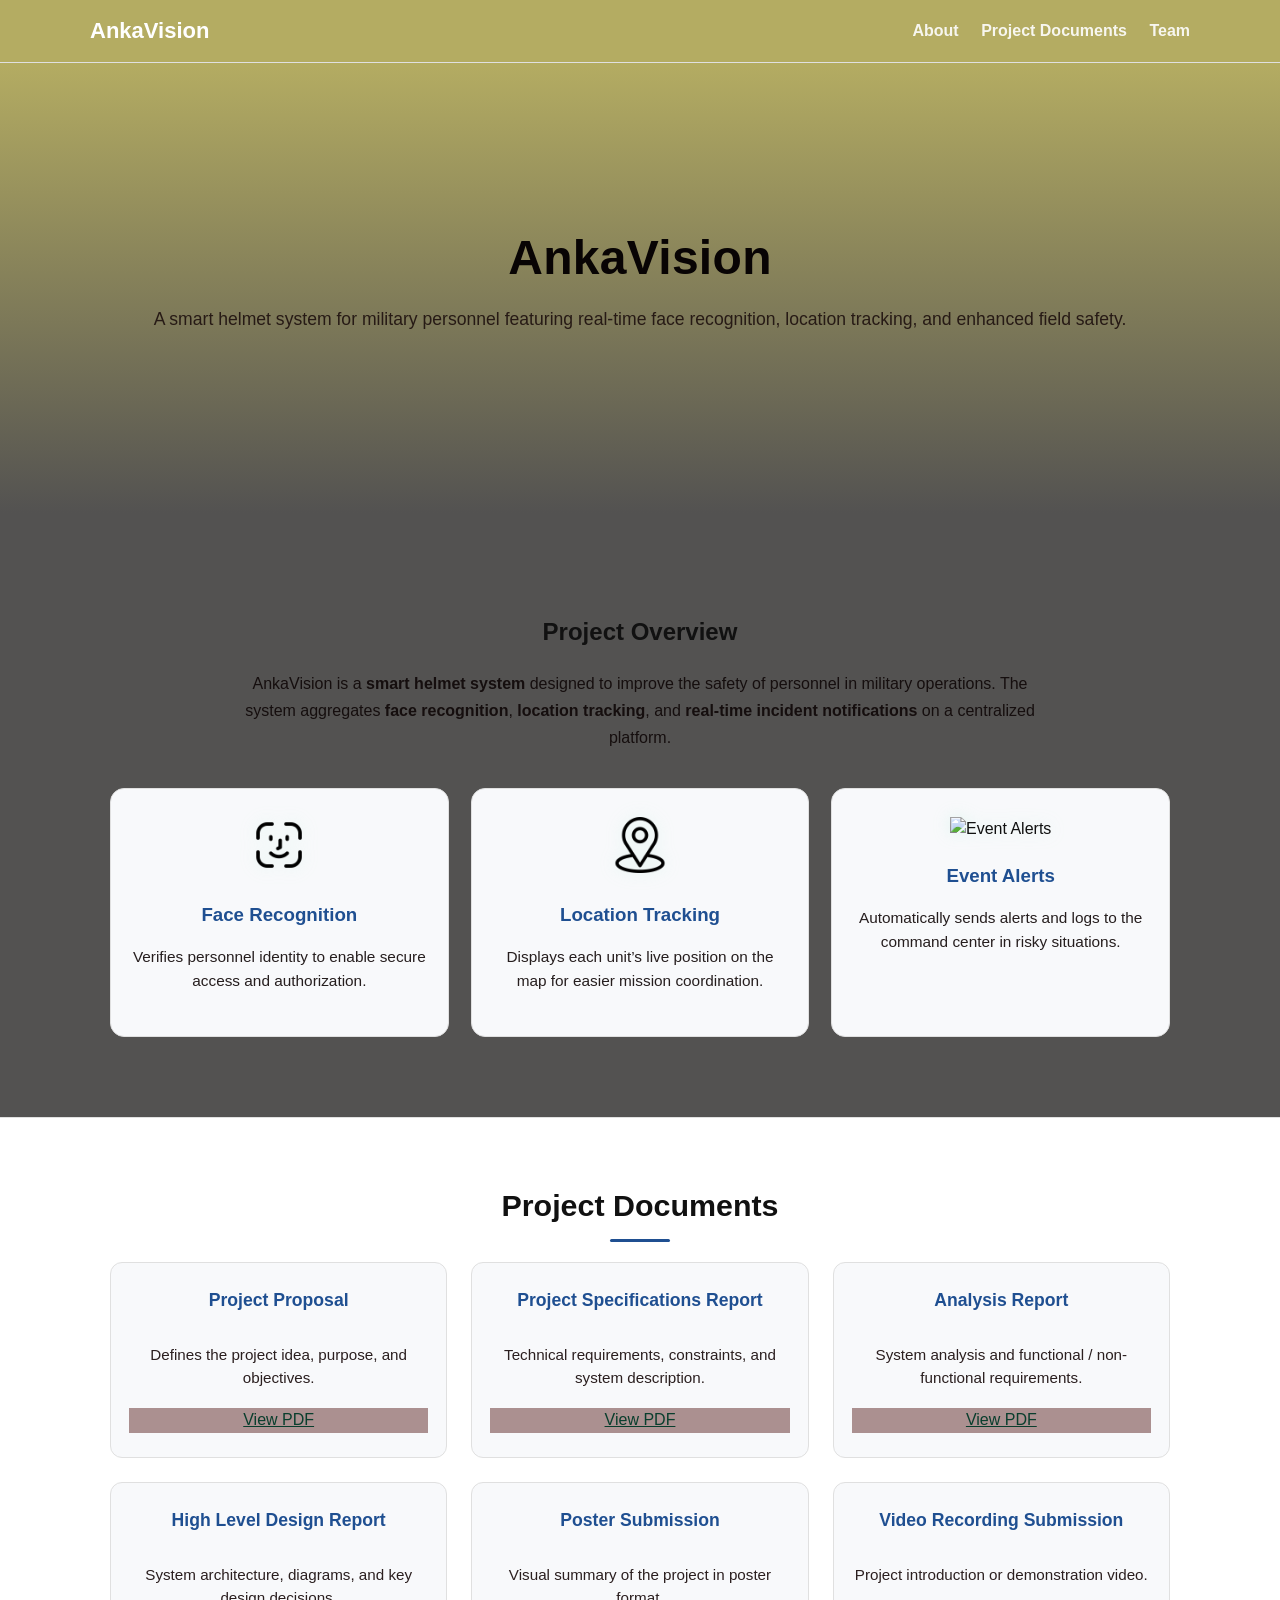
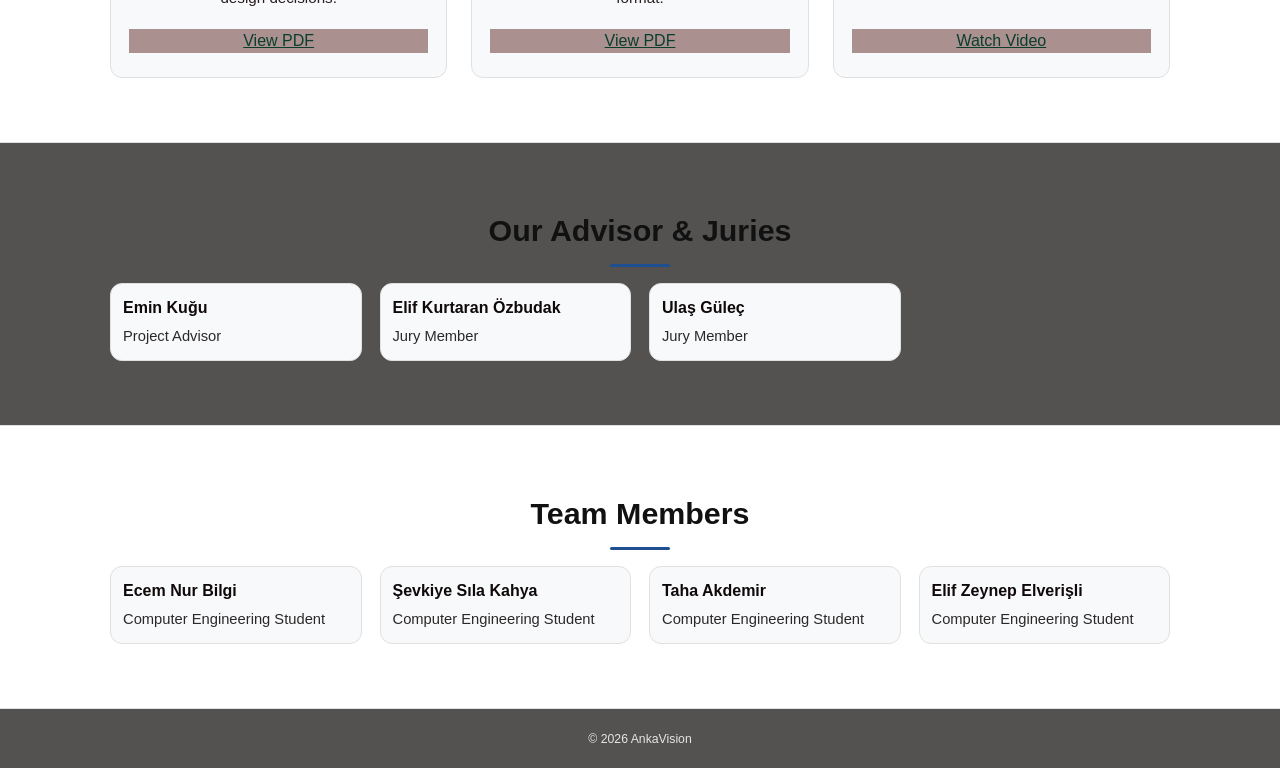
==== index.html @ 16aa68b8 "Add files via upload" ====
<!doctype html>
<html lang="en">
<head>
  <meta charset="utf-8" />
  <meta name="viewport" content="width=device-width, initial-scale=1" />
  <title>AnkaVision — Smart Helmet Project</title>
  <meta name="description" content="A smart helmet for military personnel: face recognition, location tracking, and field safety." />
  <link rel="stylesheet" href="styles.css">
</head>
<body>
  <!-- Header / Navbar -->
  <header class="site-header">
    <div class="container">
      <a class="logo" href="#hero">AnkaVision</a>
      <nav class="nav">
        <a href="#about">About</a>
        <a href="#documents">Project Documents</a>
        <a href="#team">Team</a>
      </nav>
    </div>
  </header>

  <!-- Hero -->
  <section class="hero" id="hero">
    <div class="hero-overlay">
      <div class="hero-content">
        <h1 class="hero-title">AnkaVision</h1>
        <p class="hero-subtitle">
          A smart helmet system for military personnel featuring real-time face recognition, location tracking, and enhanced field safety.
        </p>
      </div>
    </div>
  </section>

  <!-- About / Features -->
  <section class="about" id="about">
    <div class="container">
      <h2>Project Overview</h2>
      <p class="about-text">
        AnkaVision is a <strong>smart helmet system</strong> designed to improve the safety of personnel in military operations. 
        The system aggregates <strong>face recognition</strong>, <strong>location tracking</strong>, and 
        <strong>real-time incident notifications</strong> on a centralized platform.
      </p>

      <div class="about-grid">
        <div class="about-card">
          <img src="face-id.png" alt="Face Recognition" />
          <h3>Face Recognition</h3>
          <p>Verifies personnel identity to enable secure access and authorization.</p>
        </div>
        <div class="about-card">
          <img src="location.png" alt="Location Tracking" />
          <h3>Location Tracking</h3>
          <p>Displays each unit’s live position on the map for easier mission coordination.</p>
        </div>
        <div class="about-card">
          <img src="https://cdn-icons-png.flaticon.com/512/1827/1827340.png" alt="Event Alerts" />
          <h3>Event Alerts</h3>
          <p>Automatically sends alerts and logs to the command center in risky situations.</p>
        </div>
      </div>
    </div>
  </section>

  <!-- Project Documents -->
  <section class="section" id="documents">
    <div class="container">
      <h2>Project Documents</h2>
      <div class="docs-grid">
        <!-- Row 1 -->
        <div class="doc-card">
          <h3>Project Proposal</h3>
          <p>Defines the project idea, purpose, and objectives.</p>
          <a href="assets/documents/ProjectProposal.pdf" target="_blank" class="pdf-btn">View PDF</a>
        </div>

        <div class="doc-card">
          <h3>Project Specifications Report</h3>
          <p>Technical requirements, constraints, and system description.</p>
          <a href="assets/documents/SpecificationsReport.pdf" target="_blank" class="pdf-btn">View PDF</a>
        </div>

        <div class="doc-card">
          <h3>Analysis Report</h3>
          <p>System analysis and functional / non-functional requirements.</p>
          <a href="assets/documents/AnalysisReport.pdf" target="_blank" class="pdf-btn">View PDF</a>
        </div>

        <!-- Row 2 -->
        <div class="doc-card">
          <h3>High Level Design Report</h3>
          <p>System architecture, diagrams, and key design decisions.</p>
          <a href="assets/documents/HighLevelDesign.pdf" target="_blank" class="pdf-btn">View PDF</a>
        </div>

        <div class="doc-card">
          <h3>Poster Submission</h3>
          <p>Visual summary of the project in poster format.</p>
          <a href="assets/documents/Poster.pdf" target="_blank" class="pdf-btn">View PDF</a>
        </div>

        <div class="doc-card">
          <h3>Video Recording Submission</h3>
          <p>Project introduction or demonstration video.</p>
          <a href="assets/documents/VideoRecording.mp4" target="_blank" class="pdf-btn">Watch Video</a>
        </div>
      </div>
    </div>
  </section>

  <!-- Advisor & Juries -->
  <section class="section" id="advisors">
    <div class="container">
      <h2>Our Advisor & Juries</h2>
      <div class="team-grid">
        <div class="member">
          <div class="m-body">
            <p class="m-name">Emin Kuğu</p>
            <p class="m-role">Project Advisor</p>
          </div>
        </div>

        <div class="member">
          <div class="m-body">
            <p class="m-name">Elif Kurtaran Özbudak</p>
            <p class="m-role">Jury Member</p>
          </div>
        </div>

        <div class="member">
          <div class="m-body">
            <p class="m-name">Ulaş Güleç</p>
            <p class="m-role">Jury Member</p>
          </div>
        </div>
      </div>
    </div>
  </section>

  <!-- Team -->
  <section class="section" id="team">
    <div class="container">
      <h2>Team Members</h2>
      <div class="team-grid">
        <div class="member">
          <div class="m-body">
            <p class="m-name">Ecem Nur Bilgi</p>
            <p class="m-role">Computer Engineering Student</p>
          </div>
        </div>
        <div class="member">
          <div class="m-body">
            <p class="m-name">Şevkiye Sıla Kahya</p>
            <p class="m-role">Computer Engineering Student</p>
          </div>
        </div>
        <div class="member">
          <div class="m-body">
            <p class="m-name">Taha Akdemir</p>
            <p class="m-role">Computer Engineering Student</p>
          </div>
        </div>
        <div class="member">
          <div class="m-body">
            <p class="m-name">Elif Zeynep Elverişli</p>
            <p class="m-role">Computer Engineering Student</p>
          </div>
        </div>
      </div>
    </div>
  </section>

  <!-- Footer -->
  <footer class="site-footer">
    <div class="container">
      <small>© <span id="year"></span> AnkaVision</small>
    </div>
  </footer>

  <script>
    document.getElementById('year').textContent = new Date().getFullYear();
    document.documentElement.style.scrollBehavior = 'smooth';
  </script>
</body>
</html>
---- styles.css ----
:root {
  --bg: #383434;           /* beyaz arka plan */
  --text: #111111;         /* ana metin rengi */
  --accent: #1f4f91;       /* lacivert vurgu (buton, başlık) */
  --muted: #555555;        /* gri alt metin */
  --border: #e0e0e0;       /* açık gri çerçeve */
  --card: #f8f9fb;         /* kart arka planı */
}

/* ============ Base ============ */
*{box-sizing:border-box}
html,body{margin:0;padding:0}
body{
  font-family:"Inter","Segoe UI",Arial,sans-serif;
  background:linear-gradient(180deg,var(--bg1) 0%, var(--bg2) 100%);
  color:var(--text);
  line-height:1.55;
}
.container{max-width:1100px;margin:0 auto;padding:0 20px}
a{color:inherit}

/* Buttons (beyaz dolu + beyaz çerçeve) */
.btn,.btn-ghost{
  display:inline-block;padding:10px 16px;border-radius:10px;
  font-weight:700;text-decoration:none;transition:.2s
}
.btn{background:#5f4040d7;color:#093e2d}
.btn:hover{background:#e6f7ef}
.btn-ghost{border:1px solid #fff;color:#fff}
.btn-ghost:hover{background:rgba(255,255,255,.15)}

/* ============ Header ============ */
.site-header{
  position:sticky;top:0;z-index:20;
  background:#b4ac62;backdrop-filter:blur(8px);
  border-bottom:1px solid var(--border)
}
.site-header .container{display:flex;justify-content:space-between;align-items:center;padding:14px 0}
.logo{font-weight:800;font-size:22px;text-decoration:none;color:#fff}
.nav a{margin-left:18px;font-weight:600;text-decoration:none;color:#fff;opacity:.9}
.nav a:hover{opacity:1}

/* ============ Hero (green, photo-free) ============ */
.hero{
  position:relative;height:50vh;display:flex;align-items:center;justify-content:center;
  background:
    radial-gradient(700px 320px at 15% 10%, rgb(131, 85, 83) 0%, transparent 60%),
    radial-gradient(600px 280px at 85% 25%, rgba(131,85,83) 0%, transparent 65%);
}
.hero-overlay{position:absolute;inset:0;display:flex;align-items:center;justify-content:center;text-align:center;padding:20px}
.hero-title{font-size:3rem;font-weight:800;letter-spacing:.3px;margin:0 0 10px;color:#080404}
.hero-subtitle{font-size:1.1rem;color:rgba(24, 9, 9, 0.85);margin:0 0 22px}

/* ============ Generic Section ============ */
.section{background:transparent;border-top:1px solid var(--border);padding:64px 0}
.section h2{font-size:1.9rem;margin:0 0 16px;text-align:center}
.section h2::after{
  content:"";display:block;width:60px;height:3px;background:var(--accent);
  margin:10px auto 0;border-radius:2px
}

/* ============ About ============ */
.about{background:transparent;padding:80px 0;text-align:center}
.about-text{max-width:800px;margin:0 auto 36px;color:rgba(14, 7, 7, 0.9);line-height:1.7}
.about-grid{
  display:grid;gap:22px;
  grid-template-columns:repeat(auto-fit,minmax(240px,1fr))
}
.about-card{
  background:var(--card);padding:28px 18px;border-radius:14px;
  border:1px solid var(--border);box-shadow:var(--shadow);transition:.25s
}
.about-card:hover{background:var(--card-hover);transform:translateY(-6px)}
.about-card img{width:56px;height:56px;margin-bottom:12px;filter:drop-shadow(0 0 8px rgba(167,243,208,.3))}
.about-card h3{margin:8px 0 6px;color:var(--accent)}
.about-card p{color:rgba(14, 5, 5, 0.9);font-size:.96rem}

/* ============ Project Documents ============ */
#documents{background:transparent}
.docs-grid{
  display:grid;gap:24px;margin-top:20px;
  grid-template-columns:repeat(3,1fr);
  justify-items:stretch;align-items:stretch;text-align:center
}
@media (max-width:992px){.docs-grid{grid-template-columns:repeat(2,1fr)}}
@media (max-width:600px){.docs-grid{grid-template-columns:1fr}}
.doc-card{
  display:flex;flex-direction:column;justify-content:space-between;height:100%;
  padding:24px 18px;text-align:center;
  background:var(--card);border:1px solid var(--border);border-radius:12px;
  box-shadow:var(--shadow);transition:.25s
}
.doc-card:hover{background:var(--card-hover);transform:translateY(-5px)}
.doc-card h3{color:var(--accent);margin:0 0 10px;font-size:1.1rem;min-height:2.6em}
.doc-card p{color:rgba(20, 7, 7, 0.9);font-size:.95rem;margin:0 0 14px;min-height:3.4em}
.pdf-btn{background:#886060af;color:#093e2d;border:none}
.pdf-btn:hover{background:#1f4f91;transform:translateY(-2px)}

/* ============ Team & Advisors ============ */
.team-grid{
  display:grid;gap:18px;margin-top:14px;
  grid-template-columns:repeat(4,1fr)
}
@media (max-width:992px){.team-grid{grid-template-columns:repeat(2,1fr)}}
@media (max-width:600px){.team-grid{grid-template-columns:1fr}}
.member{
  background:var(--card);border:1px solid var(--border);border-radius:12px;
  overflow:hidden;box-shadow:var(--shadow);transition:.25s
}
.member:hover{background:var(--card-hover)}
.member img{width:100%;height:200px;object-fit:cover;filter:grayscale(10%)}
.m-body{padding:12px}
.m-name{margin:0;font-weight:800;color:#0f0909}
.m-role{margin:4px 0 0;color:rgba(7, 3, 3, 0.85);font-size:.92rem}



/* ============ Footer ============ */
.site-footer{
  background: #535251;backdrop-filter:blur(6px);
  border-top:1px solid var(--border);text-align:center;
  padding:18px 0;color:rgba(255,255,255,.85);font-size:.92rem
}

/* ============ Responsive Nav tweaks ============ */
@media (max-width:520px){
  .nav{display:none}
  .hero-title{font-size:2.3rem}
  .hero-subtitle{font-size:1rem}
}


/* ===== Section Background Alternation ===== */
.section:nth-of-type(odd) {
  background: #ffffff; /* beyaz */
}

.section:nth-of-type(even) {
  background: #535251; /* açık mavi-gri */
}

/* İstersen “About” kısmını ayrı vurgu yapabiliriz */
.about {
  background: #535251; /* daha belirgin açık mavi */
}

/* Hero zaten kendi renginde */
.hero {
  background: linear-gradient(180deg, #b4ac62 0%, #535251 100%);
  color: #fff;
}
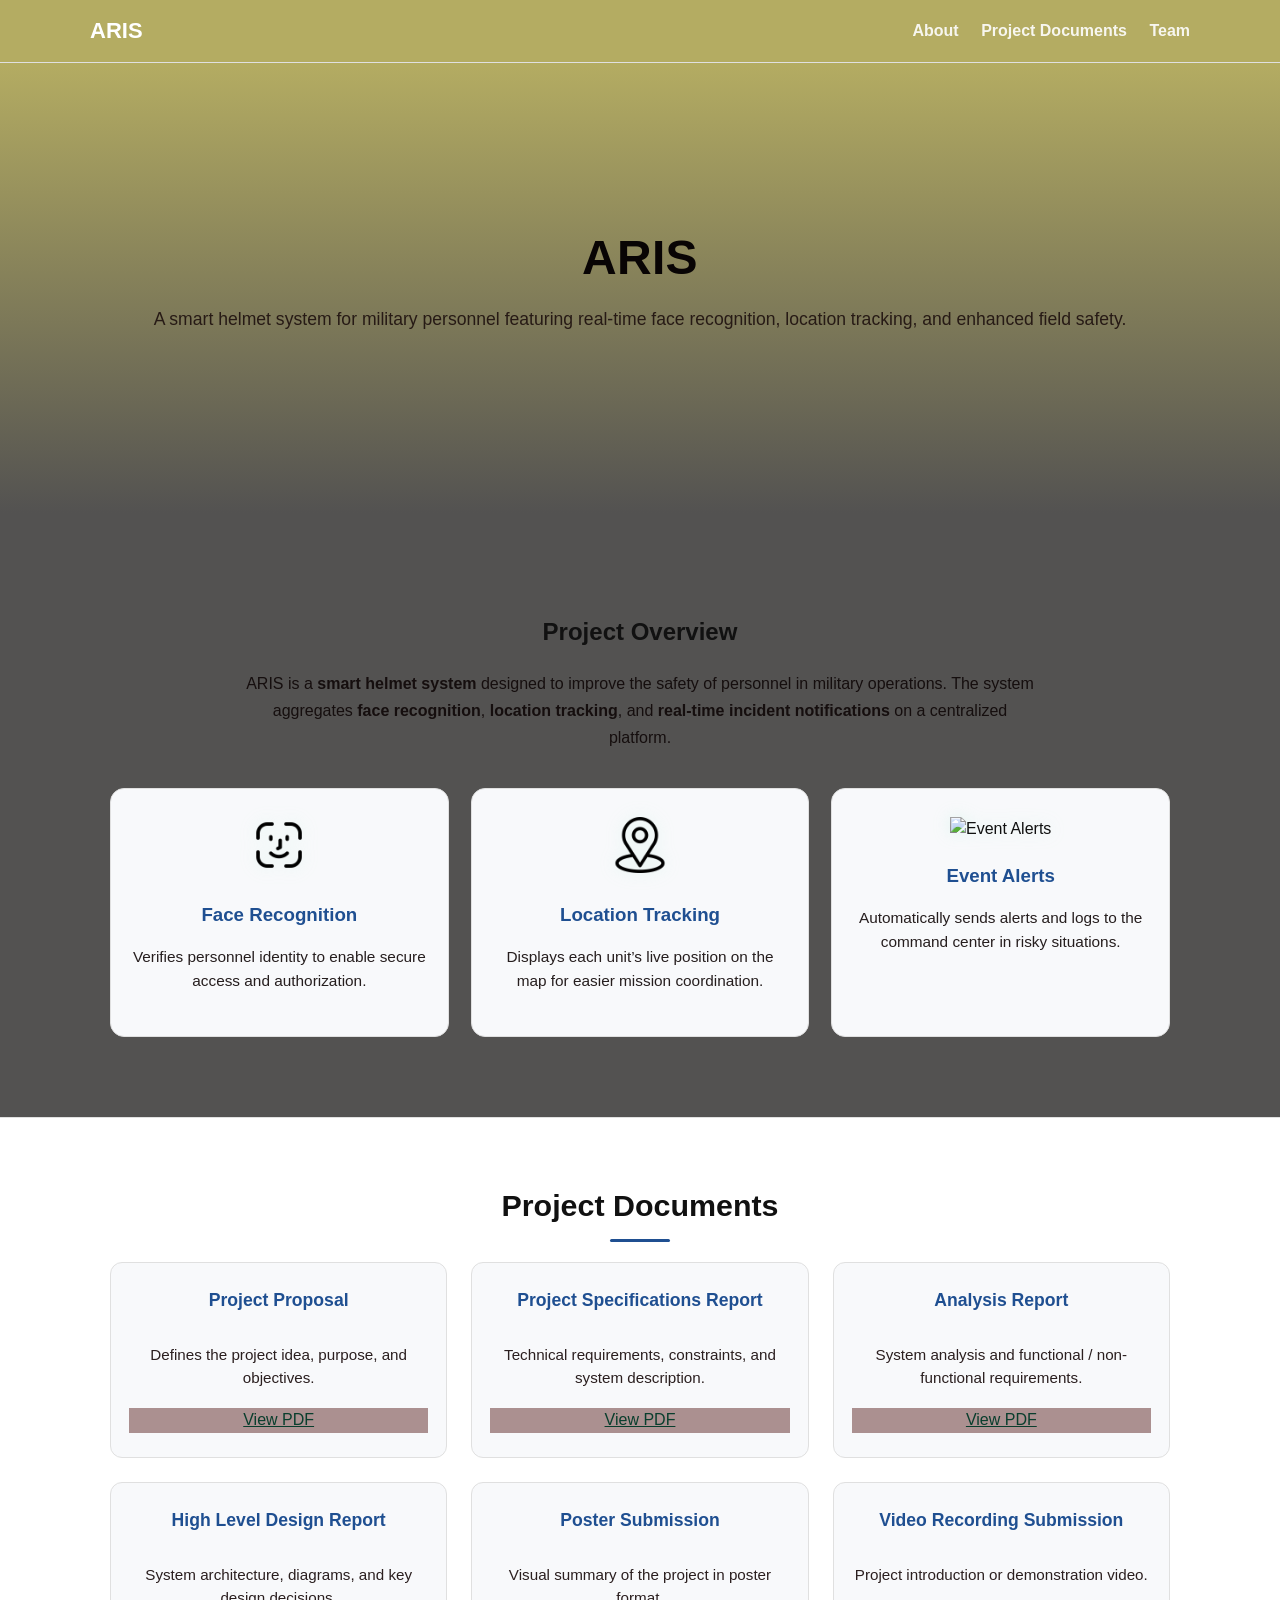
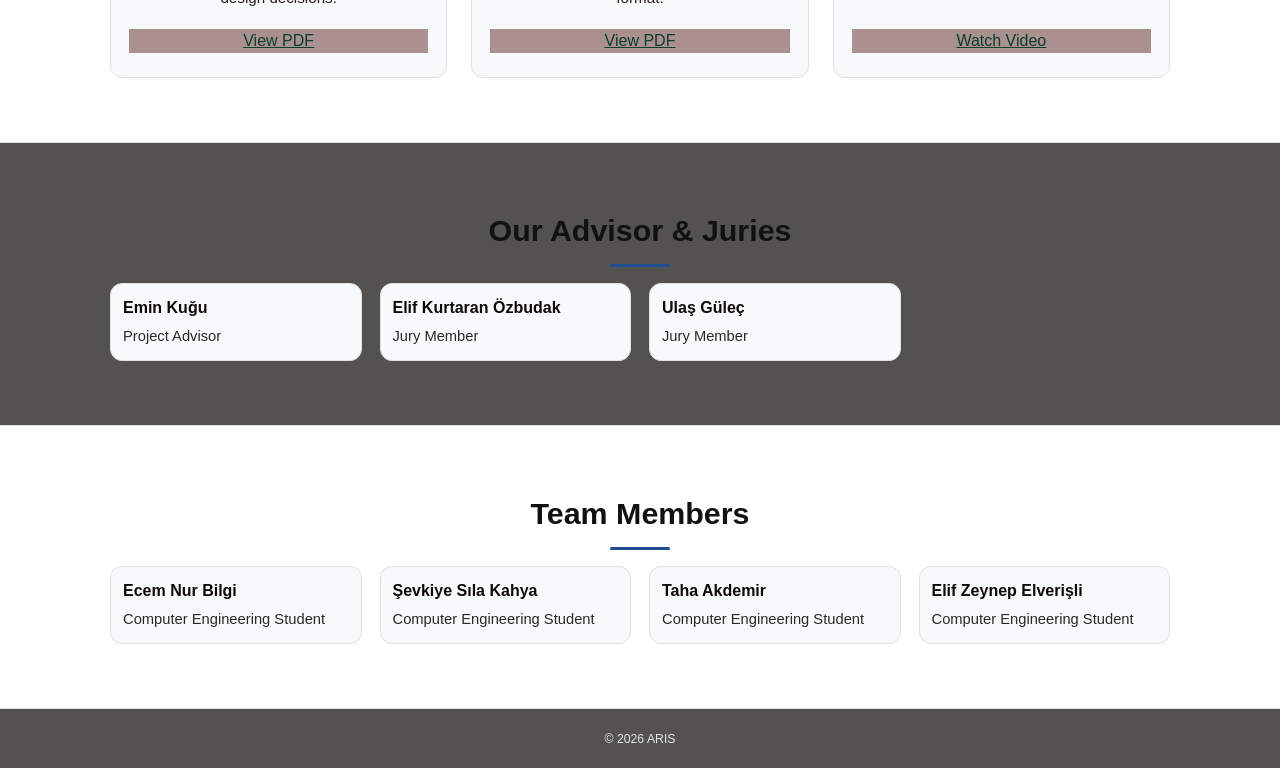
==== commit 3fc6a38c: "Update index.html" ====
--- a/index.html
+++ b/index.html
@@ -3,7 +3,7 @@
 <head>
   <meta charset="utf-8" />
   <meta name="viewport" content="width=device-width, initial-scale=1" />
-  <title>AnkaVision — Smart Helmet Project</title>
+  <title>ARIS — Smart Helmet Project</title>
   <meta name="description" content="A smart helmet for military personnel: face recognition, location tracking, and field safety." />
   <link rel="stylesheet" href="styles.css">
 </head>
@@ -11,7 +11,7 @@
   <!-- Header / Navbar -->
   <header class="site-header">
     <div class="container">
-      <a class="logo" href="#hero">AnkaVision</a>
+      <a class="logo" href="#hero">ARIS</a>
       <nav class="nav">
         <a href="#about">About</a>
         <a href="#documents">Project Documents</a>
@@ -24,7 +24,7 @@
   <section class="hero" id="hero">
     <div class="hero-overlay">
       <div class="hero-content">
-        <h1 class="hero-title">AnkaVision</h1>
+        <h1 class="hero-title">ARIS</h1>
         <p class="hero-subtitle">
           A smart helmet system for military personnel featuring real-time face recognition, location tracking, and enhanced field safety.
         </p>
@@ -37,7 +37,7 @@
     <div class="container">
       <h2>Project Overview</h2>
       <p class="about-text">
-        AnkaVision is a <strong>smart helmet system</strong> designed to improve the safety of personnel in military operations. 
+        ARIS is a <strong>smart helmet system</strong> designed to improve the safety of personnel in military operations. 
         The system aggregates <strong>face recognition</strong>, <strong>location tracking</strong>, and 
         <strong>real-time incident notifications</strong> on a centralized platform.
       </p>
@@ -173,7 +173,7 @@
   <!-- Footer -->
   <footer class="site-footer">
     <div class="container">
-      <small>© <span id="year"></span> AnkaVision</small>
+      <small>© <span id="year"></span> ARIS</small>
     </div>
   </footer>
 
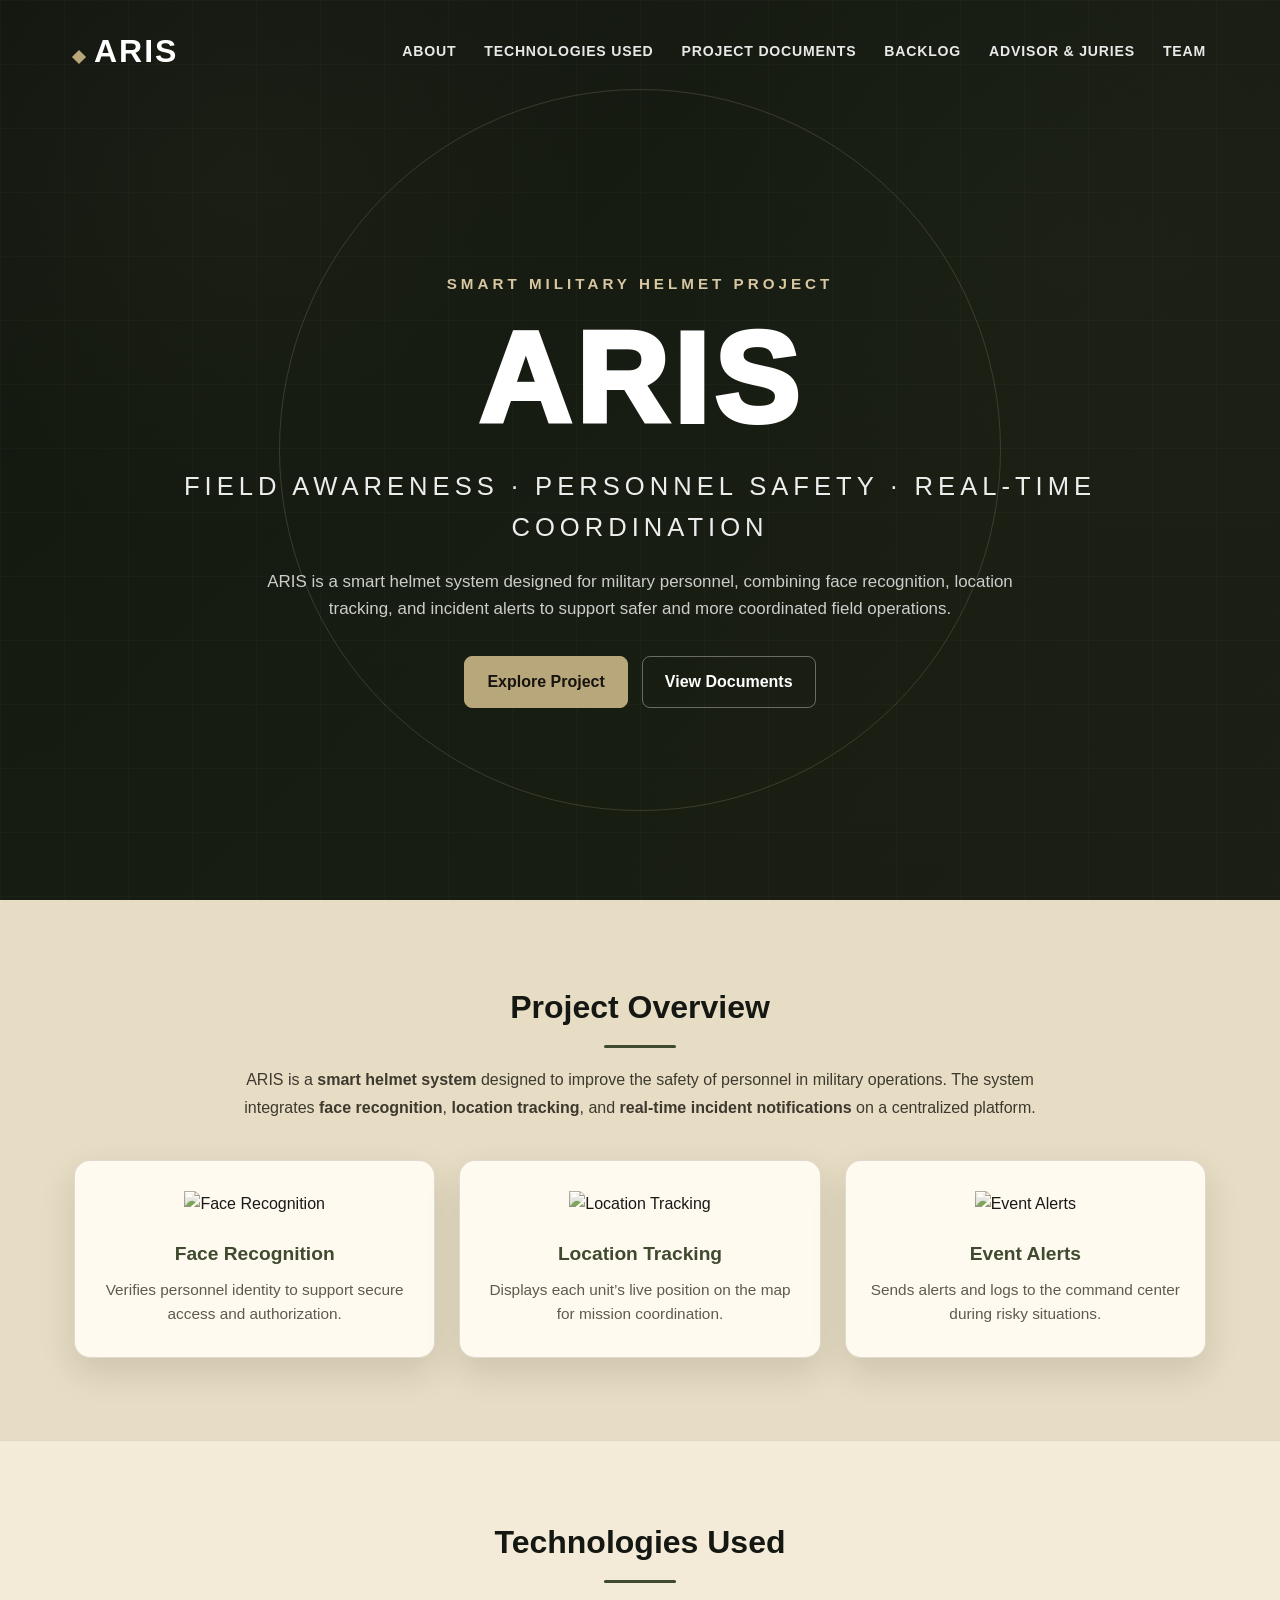
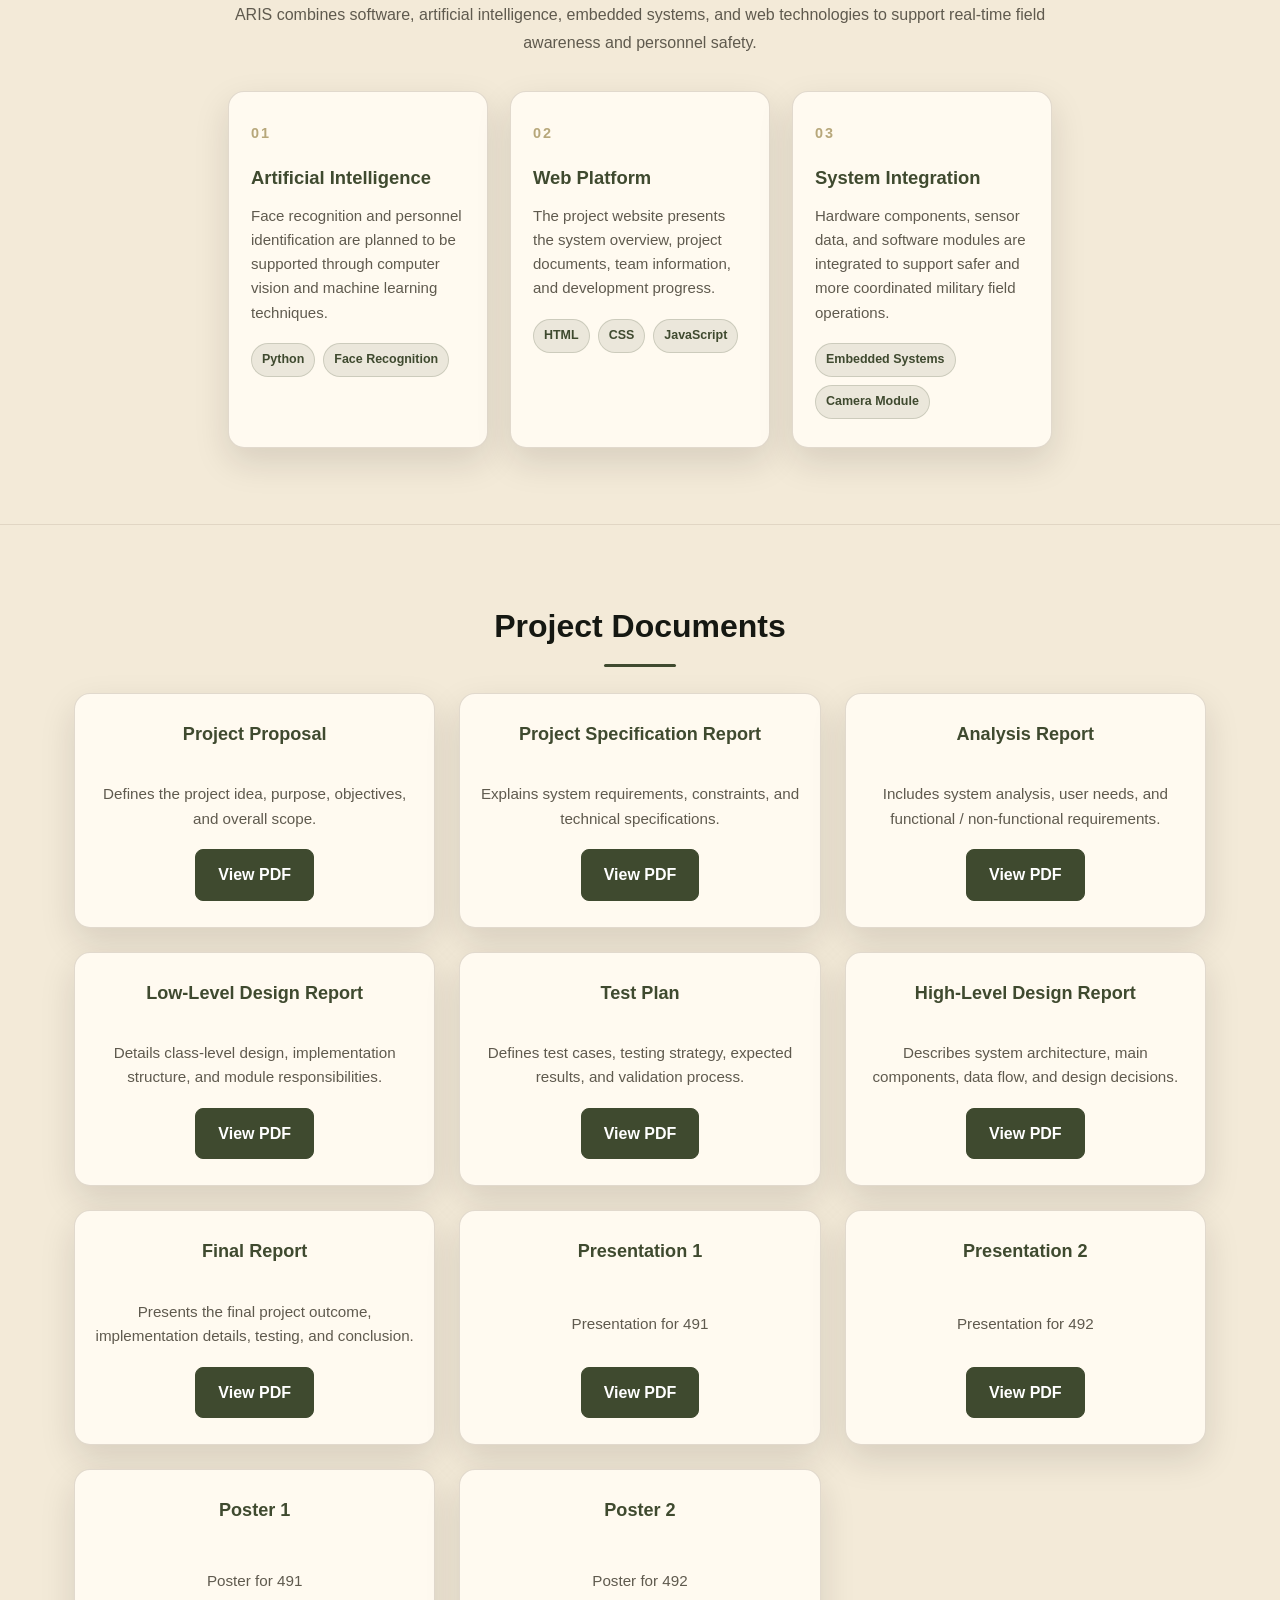
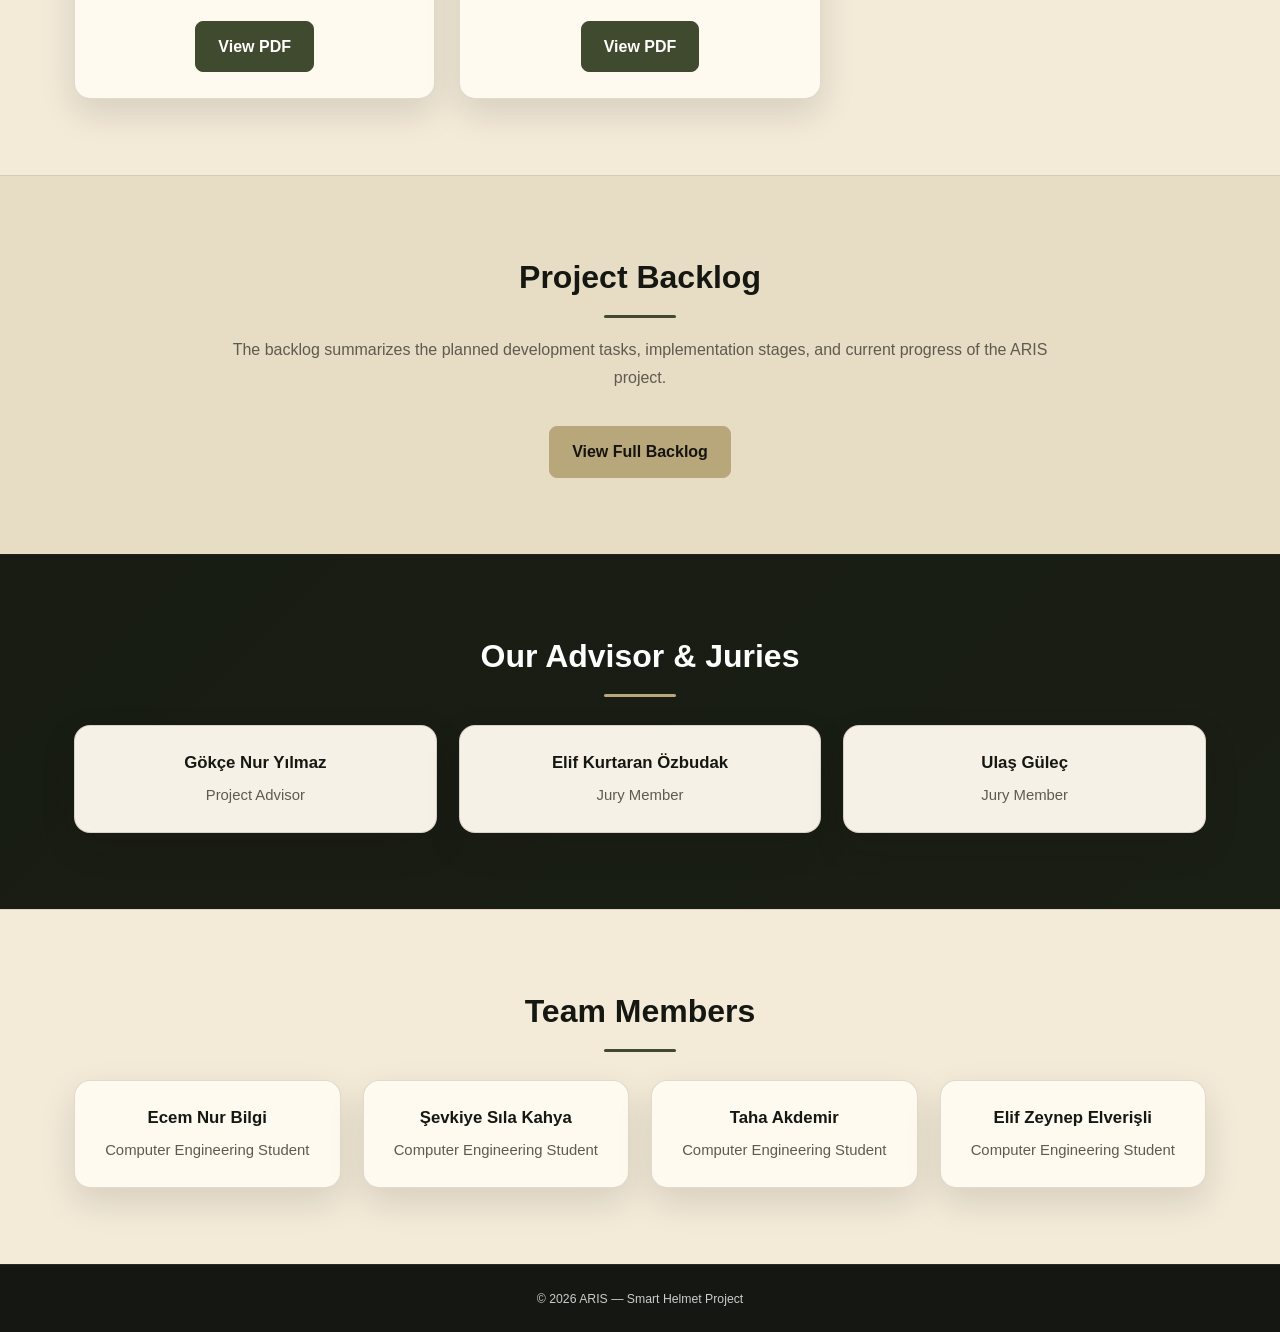
==== commit 69bc0130: "Add files via upload" ====
--- a/index.html
+++ b/index.html
@@ -1,20 +1,27 @@
 <!doctype html>
 <html lang="en">
+
 <head>
   <meta charset="utf-8" />
   <meta name="viewport" content="width=device-width, initial-scale=1" />
   <title>ARIS — Smart Helmet Project</title>
-  <meta name="description" content="A smart helmet for military personnel: face recognition, location tracking, and field safety." />
+  <meta name="description"
+    content="A smart helmet system for military personnel: face recognition, location tracking, and field safety." />
   <link rel="stylesheet" href="styles.css">
 </head>
+
 <body>
   <!-- Header / Navbar -->
   <header class="site-header">
-    <div class="container">
+    <div class="container header-container">
       <a class="logo" href="#hero">ARIS</a>
+
       <nav class="nav">
         <a href="#about">About</a>
+        <a href="#technologies">Technologies Used</a>
         <a href="#documents">Project Documents</a>
+        <a href="backlog.html">Backlog</a>
+        <a href="#advisors">Advisor & Juries</a>
         <a href="#team">Team</a>
       </nav>
     </div>
@@ -24,10 +31,24 @@
   <section class="hero" id="hero">
     <div class="hero-overlay">
       <div class="hero-content">
+        <p class="hero-tag">SMART MILITARY HELMET PROJECT</p>
+
         <h1 class="hero-title">ARIS</h1>
+
         <p class="hero-subtitle">
-          A smart helmet system for military personnel featuring real-time face recognition, location tracking, and enhanced field safety.
+          FIELD AWARENESS · PERSONNEL SAFETY · REAL-TIME COORDINATION
         </p>
+
+        <p class="hero-description">
+          ARIS is a smart helmet system designed for military personnel, combining
+          face recognition, location tracking, and incident alerts to support safer
+          and more coordinated field operations.
+        </p>
+
+        <div class="hero-buttons">
+          <a href="#about" class="btn">Explore Project</a>
+          <a href="#documents" class="btn-ghost">View Documents</a>
+        </div>
       </div>
     </div>
   </section>
@@ -36,86 +57,200 @@
   <section class="about" id="about">
     <div class="container">
       <h2>Project Overview</h2>
+
       <p class="about-text">
-        ARIS is a <strong>smart helmet system</strong> designed to improve the safety of personnel in military operations. 
-        The system aggregates <strong>face recognition</strong>, <strong>location tracking</strong>, and 
+        ARIS is a <strong>smart helmet system</strong> designed to improve the safety of
+        personnel in military operations. The system integrates
+        <strong>face recognition</strong>, <strong>location tracking</strong>, and
         <strong>real-time incident notifications</strong> on a centralized platform.
       </p>
 
       <div class="about-grid">
         <div class="about-card">
-          <img src="face-id.png" alt="Face Recognition" />
+          <img src="assets\picture\face-id.png" alt="Face Recognition" />
           <h3>Face Recognition</h3>
-          <p>Verifies personnel identity to enable secure access and authorization.</p>
-        </div>
+          <p>Verifies personnel identity to support secure access and authorization.</p>
+        </div>
+
         <div class="about-card">
-          <img src="location.png" alt="Location Tracking" />
+          <img src="assets\picture\location.png" alt="Location Tracking" />
           <h3>Location Tracking</h3>
-          <p>Displays each unit’s live position on the map for easier mission coordination.</p>
-        </div>
+          <p>Displays each unit’s live position on the map for mission coordination.</p>
+        </div>
+
         <div class="about-card">
           <img src="https://cdn-icons-png.flaticon.com/512/1827/1827340.png" alt="Event Alerts" />
           <h3>Event Alerts</h3>
-          <p>Automatically sends alerts and logs to the command center in risky situations.</p>
-        </div>
-      </div>
-    </div>
-  </section>
-
+          <p>Sends alerts and logs to the command center during risky situations.</p>
+        </div>
+      </div>
+    </div>
+  </section>
+
+  <!-- Technologies Used -->
+  <section class="section tech-section" id="technologies">
+    <div class="container">
+      <h2>Technologies Used</h2>
+
+      <p class="section-intro">
+        ARIS combines software, artificial intelligence, embedded systems, and web technologies
+        to support real-time field awareness and personnel safety.
+      </p>
+
+      <div class="tech-grid">
+        <div class="tech-card">
+          <span class="tech-number">01</span>
+          <h3>Artificial Intelligence</h3>
+          <p>
+            Face recognition and personnel identification are planned to be supported
+            through computer vision and machine learning techniques.
+          </p>
+          <div class="tech-tags">
+            <span>Python</span>
+            <span>Face Recognition</span>
+          </div>
+        </div>
+
+
+        <div class="tech-card">
+          <span class="tech-number">02</span>
+          <h3>Web Platform</h3>
+          <p>
+            The project website presents the system overview, project documents,
+            team information, and development progress.
+          </p>
+          <div class="tech-tags">
+            <span>HTML</span>
+            <span>CSS</span>
+            <span>JavaScript</span>
+          </div>
+        </div>
+
+        <div class="tech-card">
+          <span class="tech-number">03</span>
+          <h3>System Integration</h3>
+          <p>
+            Hardware components, sensor data, and software modules are integrated
+            to support safer and more coordinated military field operations.
+          </p>
+          <div class="tech-tags">
+            <span>Embedded Systems</span>
+            <span>Camera Module</span>
+          </div>
+        </div>
+      </div>
+    </div>
+  </section>
+
+  <!-- Project Documents -->
   <!-- Project Documents -->
   <section class="section" id="documents">
     <div class="container">
       <h2>Project Documents</h2>
+
       <div class="docs-grid">
-        <!-- Row 1 -->
         <div class="doc-card">
           <h3>Project Proposal</h3>
-          <p>Defines the project idea, purpose, and objectives.</p>
-          <a href="assets/documents/ProjectProposal.pdf" target="_blank" class="pdf-btn">View PDF</a>
-        </div>
-
-        <div class="doc-card">
-          <h3>Project Specifications Report</h3>
-          <p>Technical requirements, constraints, and system description.</p>
-          <a href="assets/documents/SpecificationsReport.pdf" target="_blank" class="pdf-btn">View PDF</a>
+          <p>Defines the project idea, purpose, objectives, and overall scope.</p>
+          <a href="assets/documents/ARIS_1_Project%20Proposal.pdf" target="_blank" class="pdf-btn">View PDF</a>
+        </div>
+
+        <div class="doc-card">
+          <h3>Project Specification Report</h3>
+          <p>Explains system requirements, constraints, and technical specifications.</p>
+          <a href="assets/documents/ARIS_2_Project%20Specification.pdf" target="_blank" class="pdf-btn">View PDF</a>
         </div>
 
         <div class="doc-card">
           <h3>Analysis Report</h3>
-          <p>System analysis and functional / non-functional requirements.</p>
-          <a href="assets/documents/AnalysisReport.pdf" target="_blank" class="pdf-btn">View PDF</a>
-        </div>
-
-        <!-- Row 2 -->
-        <div class="doc-card">
-          <h3>High Level Design Report</h3>
-          <p>System architecture, diagrams, and key design decisions.</p>
-          <a href="assets/documents/HighLevelDesign.pdf" target="_blank" class="pdf-btn">View PDF</a>
-        </div>
-
-        <div class="doc-card">
-          <h3>Poster Submission</h3>
-          <p>Visual summary of the project in poster format.</p>
-          <a href="assets/documents/Poster.pdf" target="_blank" class="pdf-btn">View PDF</a>
-        </div>
-
-        <div class="doc-card">
-          <h3>Video Recording Submission</h3>
-          <p>Project introduction or demonstration video.</p>
-          <a href="assets/documents/VideoRecording.mp4" target="_blank" class="pdf-btn">Watch Video</a>
-        </div>
+          <p>Includes system analysis, user needs, and functional / non-functional requirements.</p>
+          <a href="assets/documents/ARIS_3_Analysis%20Report.pdf" target="_blank" class="pdf-btn">View PDF</a>
+        </div>
+
+        <div class="doc-card">
+          <h3>Low-Level Design Report</h3>
+          <p>Details class-level design, implementation structure, and module responsibilities.</p>
+          <a href="assets/documents/ARIS_4_Low-Level%20Design%20Report_version2.pdf" target="_blank"
+            class="pdf-btn">View PDF</a>
+        </div>
+
+        <div class="doc-card">
+          <h3>Test Plan</h3>
+          <p>Defines test cases, testing strategy, expected results, and validation process.</p>
+          <a href="assets/documents/ARIS_5_Test%20Plan.pdf" target="_blank" class="pdf-btn">View PDF</a>
+        </div>
+
+        <div class="doc-card">
+          <h3>High-Level Design Report</h3>
+          <p>Describes system architecture, main components, data flow, and design decisions.</p>
+          <a href="assets/documents/ARIS_6_High%20Level%20Design%20Report.pdf" target="_blank" class="pdf-btn">View
+            PDF</a>
+        </div>
+
+        <div class="doc-card">
+          <h3>Final Report</h3>
+          <p>Presents the final project outcome, implementation details, testing, and conclusion.</p>
+          <a href="assets/documents/ARIS_7_Final%20Report.pdf" target="_blank" class="pdf-btn">View PDF</a>
+        </div>
+
+        <div class="doc-card">
+          <h3>Presentation 1</h3>
+          <p>Presentation for 491</p>
+          <a href="assets\documents\ARIS_Presentation For 491.pdf" target="_blank" class="pdf-btn">View
+            PDF</a>
+        </div>
+
+        <div class="doc-card">
+          <h3>Presentation 2</h3>
+          <p>Presentation for 492</p>
+          <a href="assets\documents\ARIS_Presentation For 492.pdf" target="_blank" class="pdf-btn">View
+            PDF</a>
+        </div>
+
+        <div class="doc-card">
+          <h3>Poster 1</h3>
+          <p>Poster for 491</p>
+          <a href="assets\documents\ARIS_Poster 1.pdf" target="_blank" class="pdf-btn">View
+            PDF</a>
+        </div>
+
+        <div class="doc-card">
+          <h3>Poster 2</h3>
+          <p>Poster for 492</p>
+          <a href="assets\documents\ARIS_Poster 2.pdf" target="_blank" class="pdf-btn">View
+            PDF</a>
+        </div>
+
+      </div>
+    </div>
+  </section>
+
+
+  <!-- Backlog Preview -->
+  <section class="section backlog-preview" id="backlog-preview">
+    <div class="container">
+      <h2>Project Backlog</h2>
+
+      <p class="section-intro">
+        The backlog summarizes the planned development tasks, implementation stages,
+        and current progress of the ARIS project.
+      </p>
+
+      <div class="center-btn">
+        <a href="backlog.html" class="btn">View Full Backlog</a>
       </div>
     </div>
   </section>
 
   <!-- Advisor & Juries -->
-  <section class="section" id="advisors">
+  <section class="section dark-section" id="advisors">
     <div class="container">
       <h2>Our Advisor & Juries</h2>
-      <div class="team-grid">
-        <div class="member">
-          <div class="m-body">
-            <p class="m-name">Emin Kuğu</p>
+
+      <div class="team-grid advisors-grid">
+        <div class="member">
+          <div class="m-body">
+            <p class="m-name">Gökçe Nur Yılmaz</p>
             <p class="m-role">Project Advisor</p>
           </div>
         </div>
@@ -141,6 +276,7 @@
   <section class="section" id="team">
     <div class="container">
       <h2>Team Members</h2>
+
       <div class="team-grid">
         <div class="member">
           <div class="m-body">
@@ -148,18 +284,21 @@
             <p class="m-role">Computer Engineering Student</p>
           </div>
         </div>
+
         <div class="member">
           <div class="m-body">
             <p class="m-name">Şevkiye Sıla Kahya</p>
             <p class="m-role">Computer Engineering Student</p>
           </div>
         </div>
+
         <div class="member">
           <div class="m-body">
             <p class="m-name">Taha Akdemir</p>
             <p class="m-role">Computer Engineering Student</p>
           </div>
         </div>
+
         <div class="member">
           <div class="m-body">
             <p class="m-name">Elif Zeynep Elverişli</p>
@@ -173,7 +312,7 @@
   <!-- Footer -->
   <footer class="site-footer">
     <div class="container">
-      <small>© <span id="year"></span> ARIS</small>
+      <small>© <span id="year"></span> ARIS — Smart Helmet Project</small>
     </div>
   </footer>
 
@@ -182,4 +321,7 @@
     document.documentElement.style.scrollBehavior = 'smooth';
   </script>
 </body>
-</html>
+
+
+
+</html>
--- a/styles.css
+++ b/styles.css
@@ -1,151 +1,941 @@
 :root {
-  --bg: #383434;           /* beyaz arka plan */
-  --text: #111111;         /* ana metin rengi */
-  --accent: #1f4f91;       /* lacivert vurgu (buton, başlık) */
-  --muted: #555555;        /* gri alt metin */
-  --border: #e0e0e0;       /* açık gri çerçeve */
-  --card: #f8f9fb;         /* kart arka planı */
+  --dark: #151812;
+  --dark-2: #202518;
+  --olive: #3f4a2f;
+  --olive-light: #66724a;
+  --khaki: #b7a77a;
+  --sand: #d8c7a1;
+  --cream: #f3ead8;
+  --brown: #5a4630;
+  --text: #171717;
+  --muted: #5f5a4e;
+  --white: #ffffff;
+  --card: #fffaf0;
+  --card-hover: #f7efd9;
+  --border: rgba(90, 70, 48, 0.18);
+  --shadow: 0 14px 35px rgba(28, 27, 21, 0.13);
 }
 
 /* ============ Base ============ */
-*{box-sizing:border-box}
-html,body{margin:0;padding:0}
-body{
-  font-family:"Inter","Segoe UI",Arial,sans-serif;
-  background:linear-gradient(180deg,var(--bg1) 0%, var(--bg2) 100%);
-  color:var(--text);
-  line-height:1.55;
-}
-.container{max-width:1100px;margin:0 auto;padding:0 20px}
-a{color:inherit}
-
-/* Buttons (beyaz dolu + beyaz çerçeve) */
-.btn,.btn-ghost{
-  display:inline-block;padding:10px 16px;border-radius:10px;
-  font-weight:700;text-decoration:none;transition:.2s
-}
-.btn{background:#5f4040d7;color:#093e2d}
-.btn:hover{background:#e6f7ef}
-.btn-ghost{border:1px solid #fff;color:#fff}
-.btn-ghost:hover{background:rgba(255,255,255,.15)}
+* {
+  box-sizing: border-box;
+}
+
+html,
+body {
+  margin: 0;
+  padding: 0;
+}
+
+body {
+  font-family: "Inter", "Segoe UI", Arial, sans-serif;
+  background: var(--cream);
+  color: var(--text);
+  line-height: 1.6;
+}
+
+.container {
+  max-width: 1180px;
+  margin: 0 auto;
+  padding: 0 24px;
+}
+
+a {
+  color: inherit;
+  text-decoration: none;
+}
 
 /* ============ Header ============ */
-.site-header{
-  position:sticky;top:0;z-index:20;
-  background:#b4ac62;backdrop-filter:blur(8px);
-  border-bottom:1px solid var(--border)
-}
-.site-header .container{display:flex;justify-content:space-between;align-items:center;padding:14px 0}
-.logo{font-weight:800;font-size:22px;text-decoration:none;color:#fff}
-.nav a{margin-left:18px;font-weight:600;text-decoration:none;color:#fff;opacity:.9}
-.nav a:hover{opacity:1}
-
-/* ============ Hero (green, photo-free) ============ */
-.hero{
-  position:relative;height:50vh;display:flex;align-items:center;justify-content:center;
+.site-header {
+  position: absolute;
+  top: 0;
+  left: 0;
+  width: 100%;
+  z-index: 50;
+  background: transparent;
+}
+
+.header-container {
+  display: flex;
+  justify-content: space-between;
+  align-items: center;
+  padding-top: 26px;
+  padding-bottom: 26px;
+}
+
+.logo {
+  font-size: 2rem;
+  font-weight: 900;
+  letter-spacing: 2px;
+  color: var(--white);
+}
+
+.logo::before {
+  content: "";
+  display: inline-block;
+  width: 10px;
+  height: 10px;
+  margin-right: 10px;
+  background: var(--khaki);
+  transform: rotate(45deg);
+}
+
+.nav {
+  display: flex;
+  align-items: center;
+  gap: 28px;
+}
+
+.nav a {
+  font-size: 0.88rem;
+  font-weight: 700;
+  letter-spacing: 0.8px;
+  text-transform: uppercase;
+  color: rgba(255, 255, 255, 0.9);
+  transition: 0.25s ease;
+}
+
+.nav a:hover {
+  color: var(--sand);
+}
+
+/* ============ Hero ============ */
+.hero {
+  position: relative;
+  min-height: 100vh;
+  display: flex;
+  align-items: center;
+  justify-content: center;
+  overflow: hidden;
+
   background:
-    radial-gradient(700px 320px at 15% 10%, rgb(131, 85, 83) 0%, transparent 60%),
-    radial-gradient(600px 280px at 85% 25%, rgba(131,85,83) 0%, transparent 65%);
-}
-.hero-overlay{position:absolute;inset:0;display:flex;align-items:center;justify-content:center;text-align:center;padding:20px}
-.hero-title{font-size:3rem;font-weight:800;letter-spacing:.3px;margin:0 0 10px;color:#080404}
-.hero-subtitle{font-size:1.1rem;color:rgba(24, 9, 9, 0.85);margin:0 0 22px}
-
-/* ============ Generic Section ============ */
-.section{background:transparent;border-top:1px solid var(--border);padding:64px 0}
-.section h2{font-size:1.9rem;margin:0 0 16px;text-align:center}
-.section h2::after{
-  content:"";display:block;width:60px;height:3px;background:var(--accent);
-  margin:10px auto 0;border-radius:2px
+    linear-gradient(rgba(18, 22, 15, 0.78), rgba(19, 25, 15, 0.88)),
+    radial-gradient(circle at 18% 20%, rgba(183, 167, 122, 0.18), transparent 28%),
+    radial-gradient(circle at 82% 28%, rgba(102, 114, 74, 0.25), transparent 30%),
+    linear-gradient(135deg, #151812 0%, #2d3522 48%, #5a4630 100%);
+}
+
+.hero::before {
+  content: "";
+  position: absolute;
+  inset: 0;
+  opacity: 0.12;
+  background-image:
+    linear-gradient(rgba(255, 255, 255, 0.18) 1px, transparent 1px),
+    linear-gradient(90deg, rgba(255, 255, 255, 0.18) 1px, transparent 1px);
+  background-size: 64px 64px;
+}
+
+.hero::after {
+  content: "";
+  position: absolute;
+  width: 720px;
+  height: 720px;
+  border: 1px solid rgba(216, 199, 161, 0.18);
+  border-radius: 50%;
+  top: 50%;
+  left: 50%;
+  transform: translate(-50%, -50%);
+}
+
+.hero-overlay {
+  position: absolute;
+  inset: 0;
+  display: flex;
+  align-items: center;
+  justify-content: center;
+  text-align: center;
+  padding: 120px 24px 40px;
+}
+
+.hero-content {
+  position: relative;
+  z-index: 2;
+  max-width: 980px;
+}
+
+.hero-tag {
+  margin: 0 0 22px;
+  color: var(--sand);
+  font-size: 0.95rem;
+  font-weight: 800;
+  letter-spacing: 4px;
+  text-transform: uppercase;
+}
+
+.hero-title {
+  margin: 0;
+  color: var(--white);
+  font-size: clamp(4rem, 10vw, 8rem);
+  line-height: 0.95;
+  font-weight: 950;
+  letter-spacing: 5px;
+  text-transform: uppercase;
+}
+
+.hero-subtitle {
+  margin: 26px 0 20px;
+  color: rgba(255, 255, 255, 0.92);
+  font-size: clamp(1rem, 2vw, 1.65rem);
+  letter-spacing: 5px;
+  text-transform: uppercase;
+}
+
+.hero-description {
+  max-width: 760px;
+  margin: 0 auto 34px;
+  color: rgba(255, 255, 255, 0.78);
+  font-size: 1.06rem;
+}
+
+.hero-buttons {
+  display: flex;
+  justify-content: center;
+  gap: 14px;
+  flex-wrap: wrap;
+}
+
+/* ============ Buttons ============ */
+.btn,
+.btn-ghost,
+.pdf-btn {
+  display: inline-block;
+  padding: 12px 22px;
+  border-radius: 8px;
+  font-weight: 800;
+  transition: 0.25s ease;
+}
+
+.btn {
+  background: var(--khaki);
+  color: #17140f;
+  border: 1px solid var(--khaki);
+}
+
+.btn:hover {
+  background: var(--sand);
+  transform: translateY(-2px);
+}
+
+.btn-ghost {
+  color: var(--white);
+  border: 1px solid rgba(255, 255, 255, 0.35);
+}
+
+.btn-ghost:hover {
+  background: rgba(255, 255, 255, 0.1);
+  border-color: var(--sand);
+  transform: translateY(-2px);
+}
+
+/* ============ Generic Sections ============ */
+.section {
+  padding: 76px 0;
+  background: var(--cream);
+  border-top: 1px solid rgba(90, 70, 48, 0.12);
+}
+
+.section h2,
+.about h2 {
+  margin: 0 0 18px;
+  text-align: center;
+  color: var(--dark);
+  font-size: 2rem;
+}
+
+.section h2::after,
+.about h2::after {
+  content: "";
+  display: block;
+  width: 72px;
+  height: 3px;
+  background: var(--olive);
+  margin: 12px auto 0;
+  border-radius: 999px;
+}
+
+.dark-section {
+  background:
+    linear-gradient(rgba(24, 28, 19, 0.95), rgba(24, 28, 19, 0.95)),
+    linear-gradient(135deg, var(--dark) 0%, var(--olive) 100%);
+}
+
+.dark-section h2 {
+  color: var(--white);
+}
+
+.dark-section h2::after {
+  background: var(--khaki);
 }
 
 /* ============ About ============ */
-.about{background:transparent;padding:80px 0;text-align:center}
-.about-text{max-width:800px;margin:0 auto 36px;color:rgba(14, 7, 7, 0.9);line-height:1.7}
-.about-grid{
-  display:grid;gap:22px;
-  grid-template-columns:repeat(auto-fit,minmax(240px,1fr))
-}
-.about-card{
-  background:var(--card);padding:28px 18px;border-radius:14px;
-  border:1px solid var(--border);box-shadow:var(--shadow);transition:.25s
-}
-.about-card:hover{background:var(--card-hover);transform:translateY(-6px)}
-.about-card img{width:56px;height:56px;margin-bottom:12px;filter:drop-shadow(0 0 8px rgba(167,243,208,.3))}
-.about-card h3{margin:8px 0 6px;color:var(--accent)}
-.about-card p{color:rgba(14, 5, 5, 0.9);font-size:.96rem}
+.about {
+  padding: 82px 0;
+  text-align: center;
+  background: #e7ddc4;
+}
+
+.about-text {
+  max-width: 820px;
+  margin: 0 auto 38px;
+  color: #3d392f;
+  line-height: 1.75;
+}
+
+.about-grid {
+  display: grid;
+  gap: 24px;
+  grid-template-columns: repeat(auto-fit, minmax(240px, 1fr));
+}
+
+.about-card {
+  background: var(--card);
+  padding: 30px 20px;
+  border-radius: 16px;
+  border: 1px solid var(--border);
+  box-shadow: var(--shadow);
+  transition: 0.25s ease;
+}
+
+.about-card:hover {
+  background: var(--card-hover);
+  transform: translateY(-6px);
+}
+
+.about-card img {
+  width: 58px;
+  height: 58px;
+  margin-bottom: 14px;
+  object-fit: contain;
+  filter: sepia(35%) saturate(85%);
+}
+
+.about-card h3 {
+  margin: 8px 0 8px;
+  color: var(--olive);
+  font-size: 1.2rem;
+}
+
+.about-card p {
+  margin: 0;
+  color: var(--muted);
+  font-size: 0.96rem;
+}
 
 /* ============ Project Documents ============ */
-#documents{background:transparent}
-.docs-grid{
-  display:grid;gap:24px;margin-top:20px;
-  grid-template-columns:repeat(3,1fr);
-  justify-items:stretch;align-items:stretch;text-align:center
-}
-@media (max-width:992px){.docs-grid{grid-template-columns:repeat(2,1fr)}}
-@media (max-width:600px){.docs-grid{grid-template-columns:1fr}}
-.doc-card{
-  display:flex;flex-direction:column;justify-content:space-between;height:100%;
-  padding:24px 18px;text-align:center;
-  background:var(--card);border:1px solid var(--border);border-radius:12px;
-  box-shadow:var(--shadow);transition:.25s
-}
-.doc-card:hover{background:var(--card-hover);transform:translateY(-5px)}
-.doc-card h3{color:var(--accent);margin:0 0 10px;font-size:1.1rem;min-height:2.6em}
-.doc-card p{color:rgba(20, 7, 7, 0.9);font-size:.95rem;margin:0 0 14px;min-height:3.4em}
-.pdf-btn{background:#886060af;color:#093e2d;border:none}
-.pdf-btn:hover{background:#1f4f91;transform:translateY(-2px)}
+.docs-grid {
+  display: grid;
+  gap: 24px;
+  margin-top: 26px;
+  grid-template-columns: repeat(3, 1fr);
+}
+
+.doc-card {
+  display: flex;
+  flex-direction: column;
+  justify-content: space-between;
+  min-height: 230px;
+  padding: 26px 20px;
+  text-align: center;
+  background: var(--card);
+  border: 1px solid var(--border);
+  border-radius: 16px;
+  box-shadow: var(--shadow);
+  transition: 0.25s ease;
+}
+
+.doc-card:hover {
+  background: var(--card-hover);
+  transform: translateY(-5px);
+}
+
+.doc-card h3 {
+  margin: 0 0 12px;
+  min-height: 2.8em;
+  color: var(--olive);
+  font-size: 1.13rem;
+}
+
+.doc-card p {
+  margin: 0 0 18px;
+  color: var(--muted);
+  font-size: 0.95rem;
+}
+
+.pdf-btn {
+  background: var(--olive);
+  color: var(--white);
+  border: 1px solid var(--olive);
+  align-self: center;
+}
+
+.pdf-btn:hover {
+  background: var(--brown);
+  border-color: var(--brown);
+  transform: translateY(-2px);
+}
 
 /* ============ Team & Advisors ============ */
-.team-grid{
-  display:grid;gap:18px;margin-top:14px;
-  grid-template-columns:repeat(4,1fr)
-}
-@media (max-width:992px){.team-grid{grid-template-columns:repeat(2,1fr)}}
-@media (max-width:600px){.team-grid{grid-template-columns:1fr}}
-.member{
-  background:var(--card);border:1px solid var(--border);border-radius:12px;
-  overflow:hidden;box-shadow:var(--shadow);transition:.25s
-}
-.member:hover{background:var(--card-hover)}
-.member img{width:100%;height:200px;object-fit:cover;filter:grayscale(10%)}
-.m-body{padding:12px}
-.m-name{margin:0;font-weight:800;color:#0f0909}
-.m-role{margin:4px 0 0;color:rgba(7, 3, 3, 0.85);font-size:.92rem}
-
-
+.team-grid {
+  display: grid;
+  gap: 22px;
+  margin-top: 28px;
+  grid-template-columns: repeat(4, 1fr);
+}
+
+.advisors-grid {
+  grid-template-columns: repeat(3, 1fr);
+}
+
+.member {
+  background: var(--card);
+  border: 1px solid var(--border);
+  border-radius: 16px;
+  overflow: hidden;
+  box-shadow: var(--shadow);
+  transition: 0.25s ease;
+}
+
+.member:hover {
+  background: var(--card-hover);
+  transform: translateY(-5px);
+}
+
+.m-body {
+  padding: 24px 18px;
+  text-align: center;
+}
+
+.m-name {
+  margin: 0;
+  font-weight: 900;
+  color: var(--dark);
+  font-size: 1.05rem;
+}
+
+.m-role {
+  margin: 7px 0 0;
+  color: var(--muted);
+  font-size: 0.93rem;
+}
+
+.dark-section .member {
+  background: rgba(255, 250, 240, 0.96);
+}
 
 /* ============ Footer ============ */
-.site-footer{
-  background: #535251;backdrop-filter:blur(6px);
-  border-top:1px solid var(--border);text-align:center;
-  padding:18px 0;color:rgba(255,255,255,.85);font-size:.92rem
-}
-
-/* ============ Responsive Nav tweaks ============ */
-@media (max-width:520px){
-  .nav{display:none}
-  .hero-title{font-size:2.3rem}
-  .hero-subtitle{font-size:1rem}
-}
-
-
-/* ===== Section Background Alternation ===== */
-.section:nth-of-type(odd) {
-  background: #ffffff; /* beyaz */
-}
-
-.section:nth-of-type(even) {
-  background: #535251; /* açık mavi-gri */
-}
-
-/* İstersen “About” kısmını ayrı vurgu yapabiliriz */
-.about {
-  background: #535251; /* daha belirgin açık mavi */
-}
-
-/* Hero zaten kendi renginde */
-.hero {
-  background: linear-gradient(180deg, #b4ac62 0%, #535251 100%);
-  color: #fff;
-}
+.site-footer {
+  background: var(--dark);
+  border-top: 1px solid rgba(255, 255, 255, 0.08);
+  text-align: center;
+  padding: 22px 0;
+  color: rgba(255, 255, 255, 0.78);
+  font-size: 0.92rem;
+}
+
+/* ============ Responsive ============ */
+@media (max-width: 992px) {
+  .docs-grid {
+    grid-template-columns: repeat(2, 1fr);
+  }
+
+  .team-grid,
+  .advisors-grid {
+    grid-template-columns: repeat(2, 1fr);
+  }
+
+  .nav {
+    gap: 18px;
+  }
+
+  .nav a {
+    font-size: 0.78rem;
+  }
+}
+
+@media (max-width: 768px) {
+  .site-header {
+    position: absolute;
+  }
+
+  .header-container {
+    flex-direction: column;
+    gap: 14px;
+  }
+
+  .nav {
+    flex-wrap: wrap;
+    justify-content: center;
+    gap: 14px;
+  }
+
+  .hero-title {
+    letter-spacing: 3px;
+  }
+
+  .hero-subtitle {
+    letter-spacing: 3px;
+  }
+
+  .hero-description {
+    font-size: 0.98rem;
+  }
+}
+
+@media (max-width: 600px) {
+
+  .docs-grid,
+  .team-grid,
+  .advisors-grid {
+    grid-template-columns: 1fr;
+  }
+
+  .nav {
+    display: none;
+  }
+
+  .hero-overlay {
+    padding-top: 90px;
+  }
+
+  .hero-tag {
+    font-size: 0.78rem;
+    letter-spacing: 3px;
+  }
+
+  .hero-subtitle {
+    font-size: 0.92rem;
+    letter-spacing: 2px;
+  }
+}
+
+/* ============ Section Intro ============ */
+.section-intro {
+  max-width: 820px;
+  margin: 0 auto 34px;
+  text-align: center;
+  color: var(--muted);
+  line-height: 1.75;
+}
+
+/* ============ Technologies Used ============ */
+.tech-section {
+  background: #f3ead8;
+}
+
+.tech-grid {
+  display: grid;
+  grid-template-columns: repeat(3, minmax(220px, 260px));
+  justify-content: center;
+  gap: 22px;
+  margin-top: 30px;
+}
+
+.tech-card {
+  position: relative;
+  min-height: 300px;
+  padding: 28px 22px;
+  background: var(--card);
+  border: 1px solid var(--border);
+  border-radius: 16px;
+  box-shadow: var(--shadow);
+  transition: 0.25s ease;
+  overflow: hidden;
+}
+
+.tech-card:hover {
+  background: var(--card-hover);
+  transform: translateY(-5px);
+}
+
+.tech-number {
+  display: inline-block;
+  margin-bottom: 18px;
+  color: var(--khaki);
+  font-size: 0.9rem;
+  font-weight: 900;
+  letter-spacing: 2px;
+}
+
+.tech-card h3 {
+  margin: 0 0 12px;
+  color: var(--olive);
+  font-size: 1.15rem;
+}
+
+.tech-card p {
+  margin: 0 0 18px;
+  color: var(--muted);
+  font-size: 0.94rem;
+}
+
+.tech-tags {
+  display: flex;
+  flex-wrap: wrap;
+  gap: 8px;
+  margin-top: auto;
+}
+
+.tech-tags span {
+  display: inline-block;
+  padding: 6px 10px;
+  background: rgba(63, 74, 47, 0.1);
+  color: var(--olive);
+  border: 1px solid rgba(63, 74, 47, 0.18);
+  border-radius: 999px;
+  font-size: 0.78rem;
+  font-weight: 700;
+}
+
+/* ============ Backlog Preview ============ */
+.backlog-preview {
+  background: #e7ddc4;
+}
+
+.backlog-mini-grid {
+  display: grid;
+  grid-template-columns: repeat(3, 1fr);
+  gap: 22px;
+  margin-top: 28px;
+}
+
+.backlog-mini-card {
+  padding: 26px 22px;
+  text-align: center;
+  background: var(--card);
+  border: 1px solid var(--border);
+  border-radius: 16px;
+  box-shadow: var(--shadow);
+  transition: 0.25s ease;
+}
+
+.backlog-mini-card:hover {
+  background: var(--card-hover);
+  transform: translateY(-5px);
+}
+
+.backlog-mini-card h3 {
+  margin: 0 0 10px;
+  color: var(--olive);
+}
+
+.backlog-mini-card p {
+  margin: 0;
+  color: var(--muted);
+  font-size: 0.95rem;
+}
+
+.center-btn {
+  margin-top: 30px;
+  text-align: center;
+}
+
+/* ============ Responsive for New Sections ============ */
+@media (max-width: 992px) {
+  .tech-grid {
+    grid-template-columns: repeat(2, 1fr);
+  }
+
+  .backlog-mini-grid {
+    grid-template-columns: repeat(2, 1fr);
+  }
+}
+
+@media (max-width: 600px) {
+
+  .tech-grid,
+  .backlog-mini-grid {
+    grid-template-columns: 1fr;
+  }
+}
+
+/* ============ Backlog Preview on Home Page ============ */
+.backlog-preview {
+  background: #e7ddc4;
+}
+
+.backlog-mini-grid {
+  display: grid;
+  grid-template-columns: repeat(4, 1fr);
+  gap: 22px;
+  margin-top: 28px;
+}
+
+.backlog-mini-card {
+  padding: 26px 22px;
+  text-align: center;
+  background: var(--card);
+  border: 1px solid var(--border);
+  border-radius: 16px;
+  box-shadow: var(--shadow);
+  transition: 0.25s ease;
+}
+
+.backlog-mini-card:hover {
+  background: var(--card-hover);
+  transform: translateY(-5px);
+}
+
+.backlog-mini-card h3 {
+  margin: 0 0 8px;
+  color: var(--olive);
+  font-size: 2rem;
+  font-weight: 950;
+}
+
+.backlog-mini-card p {
+  margin: 0;
+  color: var(--muted);
+  font-size: 0.95rem;
+  font-weight: 700;
+}
+
+.center-btn {
+  margin-top: 32px;
+  text-align: center;
+}
+
+/* ============ Backlog Page ============ */
+.backlog-page {
+  background: var(--cream);
+}
+
+.backlog-header {
+  position: absolute;
+  background: transparent;
+}
+
+.backlog-hero {
+  min-height: 58vh;
+  display: flex;
+  align-items: center;
+  text-align: center;
+  padding: 140px 0 80px;
+  background:
+    linear-gradient(rgba(18, 22, 15, 0.82), rgba(19, 25, 15, 0.92)),
+    radial-gradient(circle at 20% 25%, rgba(183, 167, 122, 0.18), transparent 28%),
+    radial-gradient(circle at 80% 30%, rgba(102, 114, 74, 0.24), transparent 30%),
+    linear-gradient(135deg, #151812 0%, #2d3522 48%, #5a4630 100%);
+  color: var(--white);
+}
+
+.backlog-title {
+  margin: 0;
+  font-size: clamp(3rem, 7vw, 6rem);
+  line-height: 1;
+  font-weight: 950;
+  letter-spacing: 4px;
+  text-transform: uppercase;
+}
+
+.backlog-subtitle {
+  max-width: 820px;
+  margin: 24px auto 0;
+  color: rgba(255, 255, 255, 0.78);
+  font-size: 1.05rem;
+}
+
+/* ============ Backlog Overview ============ */
+.backlog-summary-section {
+  background: #e7ddc4;
+}
+
+.backlog-stats {
+  display: grid;
+  grid-template-columns: repeat(3, minmax(220px, 260px));
+  justify-content: center;
+  gap: 22px;
+  margin-top: 30px;
+}
+
+@media (max-width: 992px) {
+  .backlog-stats {
+    grid-template-columns: repeat(2, minmax(220px, 260px));
+  }
+}
+
+@media (max-width: 600px) {
+  .backlog-stats {
+    grid-template-columns: 1fr;
+  }
+}
+
+.stat-card {
+  padding: 28px 20px;
+  text-align: center;
+  background: var(--card);
+  border: 1px solid var(--border);
+  border-radius: 16px;
+  box-shadow: var(--shadow);
+}
+
+.stat-number {
+  display: block;
+  color: var(--olive);
+  font-size: 2.4rem;
+  font-weight: 950;
+  line-height: 1;
+}
+
+.stat-card p {
+  margin: 10px 0 0;
+  color: var(--muted);
+  font-weight: 700;
+}
+
+/* ============ Backlog Table ============ */
+.backlog-table-section {
+  background: var(--cream);
+}
+
+.table-wrapper {
+  width: 100%;
+  overflow-x: auto;
+  margin-top: 28px;
+  background: var(--card);
+  border: 1px solid var(--border);
+  border-radius: 16px;
+  box-shadow: var(--shadow);
+}
+
+.backlog-table {
+  width: 100%;
+  min-width: 1100px;
+  border-collapse: collapse;
+}
+
+.backlog-table th,
+.backlog-table td {
+  padding: 15px 16px;
+  text-align: left;
+  border-bottom: 1px solid rgba(90, 70, 48, 0.14);
+  vertical-align: top;
+}
+
+.backlog-table th {
+  background: var(--dark-2);
+  color: var(--sand);
+  font-size: 0.78rem;
+  letter-spacing: 1px;
+  text-transform: uppercase;
+  white-space: nowrap;
+}
+
+.backlog-table td {
+  color: var(--text);
+  font-size: 0.92rem;
+}
+
+.backlog-table tbody tr:hover {
+  background: #f7efd9;
+}
+
+.backlog-table tbody tr:last-child td {
+  border-bottom: none;
+}
+
+.sprint-row td {
+  background: rgba(63, 74, 47, 0.14);
+  color: var(--dark);
+  font-weight: 900;
+}
+
+/* ============ Badges ============ */
+.status,
+.priority {
+  display: inline-block;
+  padding: 6px 10px;
+  border-radius: 999px;
+  font-size: 0.74rem;
+  font-weight: 850;
+  white-space: nowrap;
+}
+
+.status.complete {
+  background: rgba(63, 74, 47, 0.13);
+  color: #3f4a2f;
+  border: 1px solid rgba(63, 74, 47, 0.25);
+}
+
+.status.in-progress {
+  background: rgba(183, 167, 122, 0.22);
+  color: #5a4630;
+  border: 1px solid rgba(183, 167, 122, 0.42);
+}
+
+.status.not-started {
+  background: rgba(90, 70, 48, 0.1);
+  color: #5a4630;
+  border: 1px solid rgba(90, 70, 48, 0.2);
+}
+
+.priority.high {
+  background: rgba(95, 60, 45, 0.13);
+  color: #5f3c2d;
+  border: 1px solid rgba(95, 60, 45, 0.25);
+}
+
+.priority.medium {
+  background: rgba(183, 167, 122, 0.2);
+  color: #6a5935;
+  border: 1px solid rgba(183, 167, 122, 0.38);
+}
+
+.priority.low {
+  background: rgba(63, 74, 47, 0.1);
+  color: #3f4a2f;
+  border: 1px solid rgba(63, 74, 47, 0.22);
+}
+
+/* ============ Version Info ============ */
+.version-section {
+  background: #e7ddc4;
+}
+
+.version-card {
+  max-width: 780px;
+  margin: 28px auto 0;
+  padding: 28px 26px;
+  background: var(--card);
+  border: 1px solid var(--border);
+  border-radius: 16px;
+  box-shadow: var(--shadow);
+}
+
+.version-card p {
+  margin: 0 0 12px;
+  color: var(--muted);
+  line-height: 1.7;
+}
+
+.version-card p:last-child {
+  margin-bottom: 0;
+}
+
+/* ============ Backlog Responsive ============ */
+@media (max-width: 992px) {
+  .backlog-mini-grid {
+    grid-template-columns: repeat(2, 1fr);
+  }
+
+  .backlog-stats {
+    grid-template-columns: repeat(2, 1fr);
+  }
+}
+
+@media (max-width: 600px) {
+
+  .backlog-mini-grid,
+  .backlog-stats {
+    grid-template-columns: 1fr;
+  }
+
+  .backlog-hero {
+    min-height: 52vh;
+    padding-top: 115px;
+  }
+
+  .backlog-title {
+    letter-spacing: 2px;
+  }
+}
